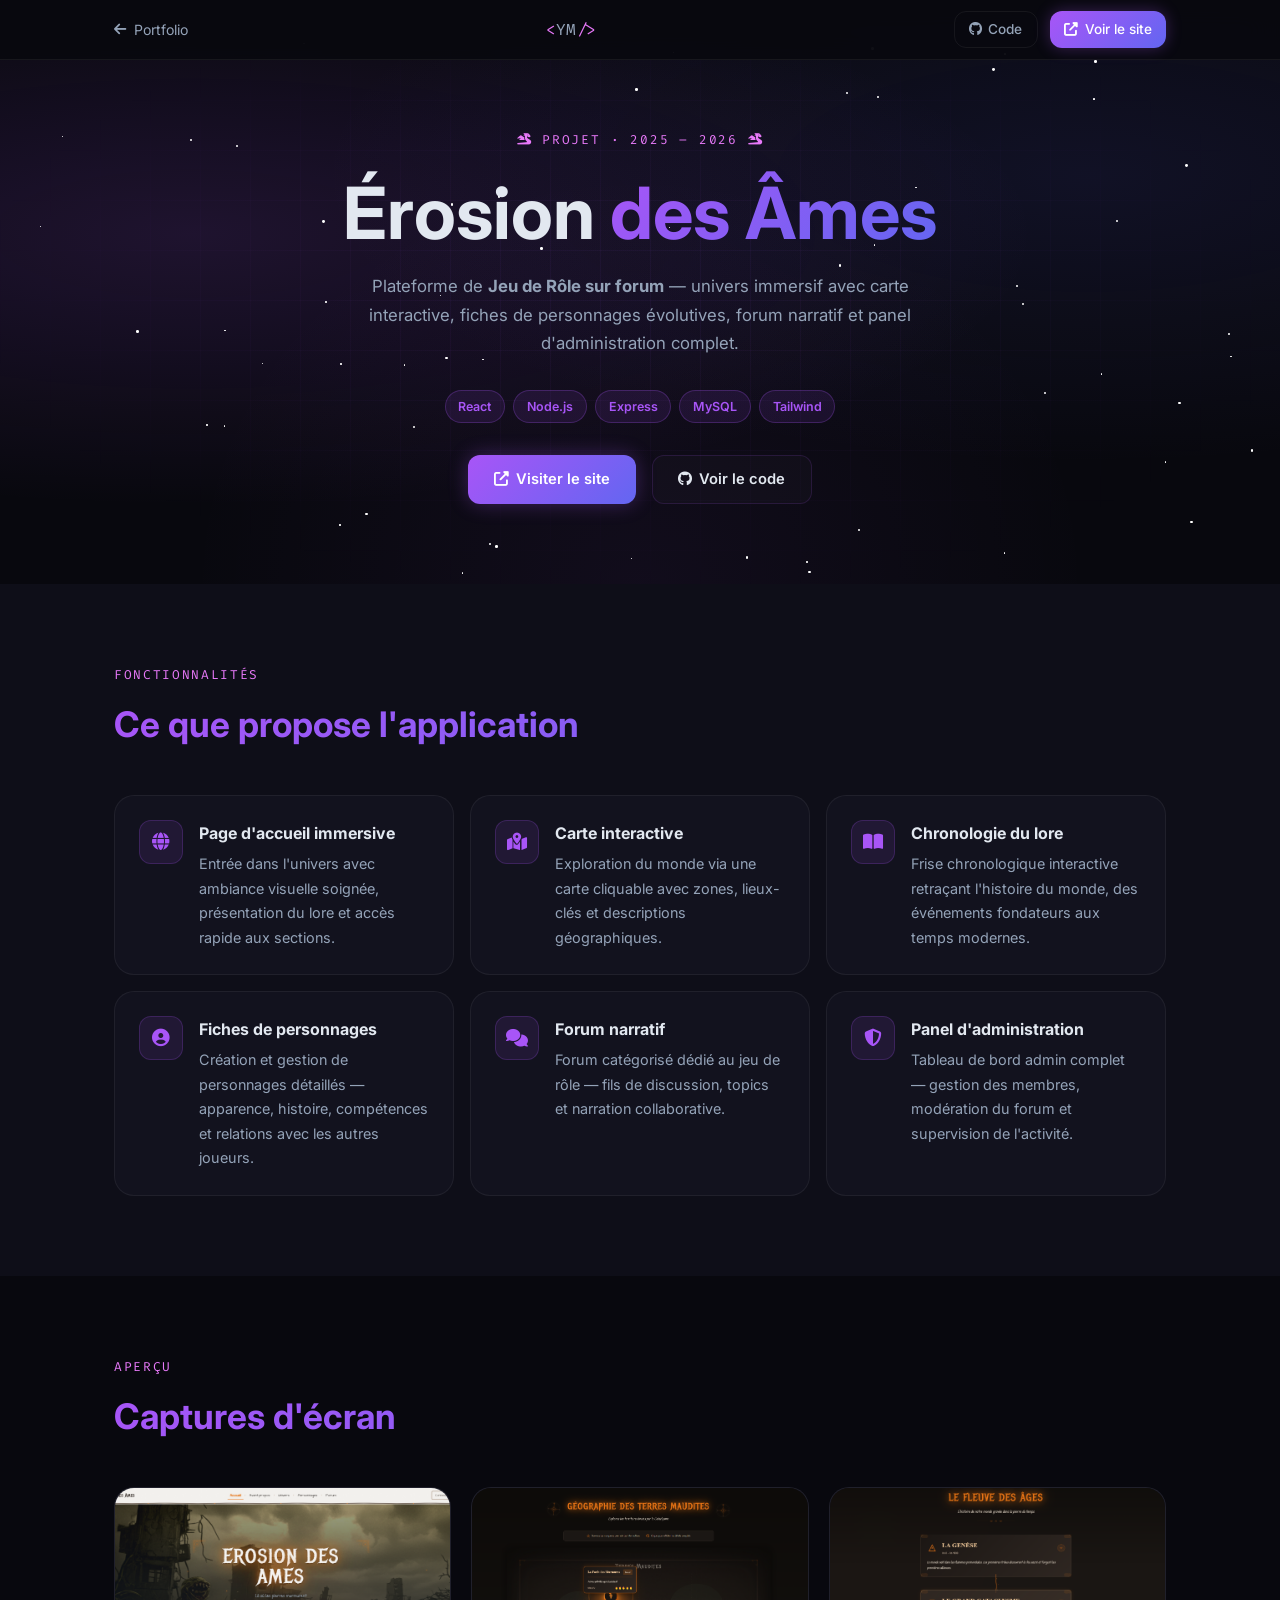
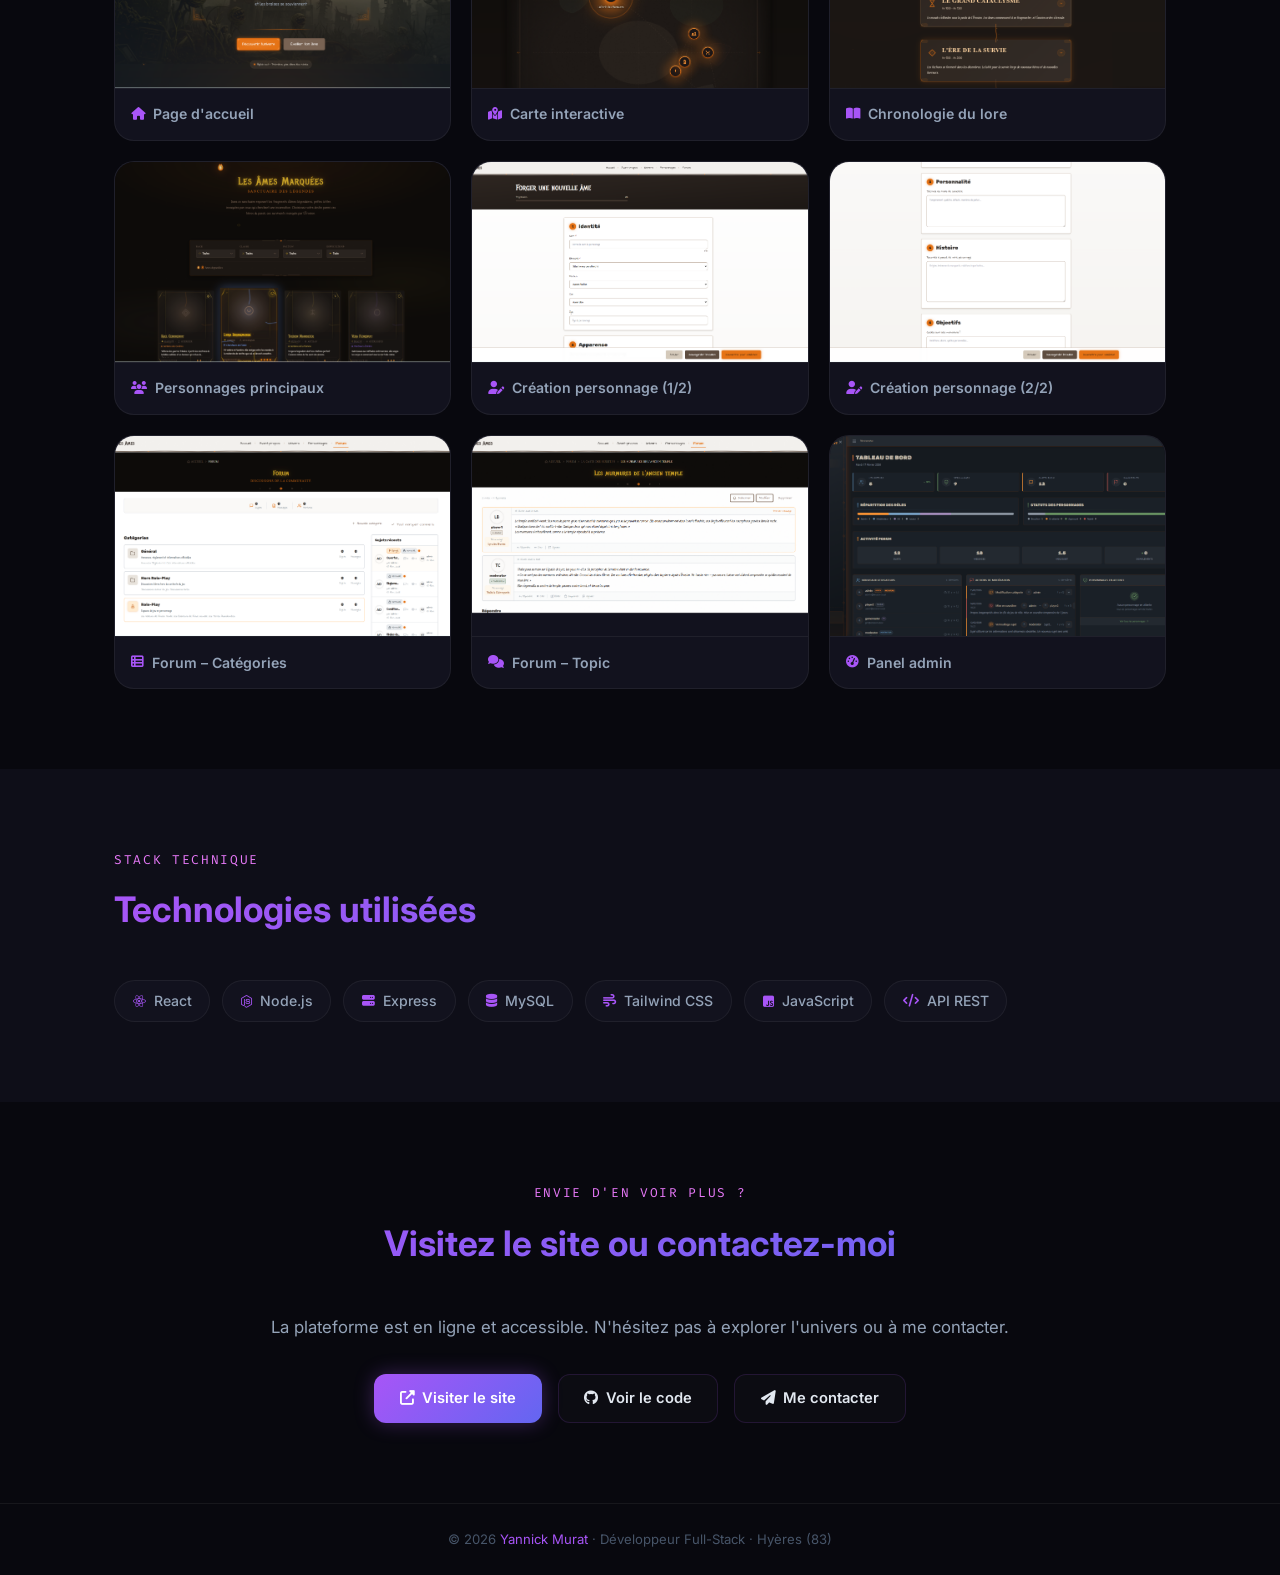
==== erosion-des-ames.html @ 2718cc66 "feat: page démo Érosion des Âmes + mise à jour cards portfolio - Nouvelle page erosion-des-ames.html" ====
<!DOCTYPE html>
<html lang="fr">
<head>
  <meta charset="UTF-8" />
  <meta name="viewport" content="width=device-width, initial-scale=1.0" />
  <meta name="description" content="Érosion des Âmes – Plateforme de Jeu de Rôle sur forum. Fiches de personnages, carte interactive, forum narratif et panel d'administration. Développé par Yannick Murat." />
  <title>Érosion des Âmes – Démo | Yannick Murat</title>

  <link rel="preconnect" href="https://fonts.googleapis.com" />
  <link rel="preconnect" href="https://fonts.gstatic.com" crossorigin />
  <link href="https://fonts.googleapis.com/css2?family=Inter:wght@300;400;500;600;700&family=Fira+Code:wght@400;500&display=swap" rel="stylesheet" />
  <link rel="stylesheet" href="https://cdnjs.cloudflare.com/ajax/libs/font-awesome/6.5.0/css/all.min.css" />

  <style>
    :root {
      --clr-bg:           #08080e;
      --clr-surface:      #0e0e18;
      --clr-card:         #12121e;
      --clr-border:       rgba(168,85,247,.15);
      --clr-border-light: rgba(255,255,255,.06);
      --clr-primary:      #a855f7;
      --clr-primary-dark: #9333ea;
      --clr-primary-glow: rgba(168,85,247,.3);
      --clr-accent:       #e879f9;
      --clr-accent-glow:  rgba(232,121,249,.2);
      --clr-secondary:    #6366f1;
      --clr-text:         #e2e8f0;
      --clr-text-muted:   #94a3b8;
      --clr-text-dim:     #475569;
      --gradient-primary: linear-gradient(135deg,#a855f7 0%,#6366f1 100%);
      --gradient-dark:    linear-gradient(135deg,#1a0a2e 0%,#0e0e18 100%);
      --font-main:  'Inter', sans-serif;
      --font-code:  'Fira Code', monospace;
      --radius-sm:  6px;
      --radius-md:  12px;
      --radius-lg:  20px;
      --transition: .3s cubic-bezier(.4,0,.2,1);
      --container:  1100px;
    }

    *, *::before, *::after { box-sizing: border-box; margin: 0; padding: 0; }
    html { scroll-behavior: smooth; font-size: 16px; }
    body { font-family: var(--font-main); background: var(--clr-bg); color: var(--clr-text); line-height: 1.7; overflow-x: hidden; }
    a { color: inherit; text-decoration: none; }
    img { display: block; max-width: 100%; }
    :focus-visible { outline: 2px solid var(--clr-primary); outline-offset: 3px; border-radius: var(--radius-sm); }

    /* ── TOPBAR ── */
    .topbar {
      position: fixed; top: 0; left: 0; right: 0; z-index: 100;
      height: 60px;
      background: rgba(8,8,14,.88);
      backdrop-filter: blur(16px);
      -webkit-backdrop-filter: blur(16px);
      border-bottom: 1px solid var(--clr-border-light);
      display: flex; align-items: center;
    }
    .topbar-inner {
      max-width: var(--container); margin: 0 auto; padding: 0 1.5rem;
      width: 100%; display: flex; align-items: center; justify-content: space-between;
    }
    .topbar-back {
      display: flex; align-items: center; gap: .5rem;
      font-size: .88rem; color: var(--clr-text-muted);
      transition: color var(--transition);
    }
    .topbar-back:hover { color: var(--clr-primary); }
    .topbar-logo { font-family: var(--font-code); font-size: 1rem; color: var(--clr-text-muted); }
    .topbar-logo span { color: var(--clr-accent); }
    .topbar-links { display: flex; gap: .75rem; }
    .topbar-links a {
      display: flex; align-items: center; gap: .4rem;
      font-size: .85rem; font-weight: 500;
      padding: .4rem .9rem; border-radius: var(--radius-md);
      transition: all var(--transition);
    }
    .btn-gh { border: 1px solid var(--clr-border-light); color: var(--clr-text-muted); }
    .btn-gh:hover { border-color: var(--clr-primary); color: var(--clr-primary); }
    .btn-site {
      background: var(--gradient-primary); color: #fff;
      box-shadow: 0 0 16px var(--clr-primary-glow);
    }
    .btn-site:hover { box-shadow: 0 0 28px var(--clr-primary-glow); transform: translateY(-1px); }

    /* ── HERO ── */
    .hero {
      min-height: 58vh;
      padding: calc(60px + 4rem) 1.5rem 5rem;
      display: flex; align-items: center; justify-content: center;
      position: relative; overflow: hidden;
    }
    .hero-bg {
      position: absolute; inset: 0;
      background:
        radial-gradient(ellipse at 15% 40%, rgba(168,85,247,.14) 0%, transparent 55%),
        radial-gradient(ellipse at 85% 30%, rgba(99,102,241,.1) 0%, transparent 50%),
        radial-gradient(ellipse at 50% 100%, rgba(168,85,247,.06) 0%, transparent 50%);
    }
    .hero-grid {
      position: absolute; inset: 0;
      background-image:
        linear-gradient(rgba(168,85,247,.05) 1px, transparent 1px),
        linear-gradient(90deg, rgba(168,85,247,.05) 1px, transparent 1px);
      background-size: 50px 50px;
      mask-image: radial-gradient(ellipse at center, black 15%, transparent 75%);
      -webkit-mask-image: radial-gradient(ellipse at center, black 15%, transparent 75%);
    }
    /* Étoiles décoratives */
    .hero-stars {
      position: absolute; inset: 0; overflow: hidden; pointer-events: none;
    }
    .star {
      position: absolute; border-radius: 50%;
      background: #fff; animation: twinkle var(--d,3s) ease-in-out var(--delay,0s) infinite;
    }
    @keyframes twinkle {
      0%,100% { opacity: var(--o,.4); transform: scale(1); }
      50%      { opacity: .05;        transform: scale(.6); }
    }

    .hero-content { position: relative; z-index: 1; text-align: center; max-width: 740px; }
    .hero-eyebrow {
      display: inline-flex; align-items: center; gap: .6rem;
      font-family: var(--font-code); font-size: .8rem;
      color: var(--clr-accent); letter-spacing: .14em; text-transform: uppercase;
      margin-bottom: 1.5rem;
    }
    .hero-eyebrow i { font-size: .7rem; }
    .hero h1 {
      font-size: clamp(2.4rem, 7vw, 4.5rem);
      font-weight: 700; line-height: 1.08; margin-bottom: 1.25rem;
    }
    .hero h1 em {
      font-style: normal;
      background: var(--gradient-primary);
      -webkit-background-clip: text; -webkit-text-fill-color: transparent;
      background-clip: text;
    }
    .hero-desc { font-size: 1.05rem; color: var(--clr-text-muted); max-width: 600px; margin: 0 auto 2rem; }
    .hero-badges { display: flex; flex-wrap: wrap; gap: .5rem; justify-content: center; margin-bottom: 2rem; }
    .badge {
      font-size: .78rem; font-weight: 600;
      background: rgba(168,85,247,.1);
      border: 1px solid rgba(168,85,247,.25);
      color: var(--clr-primary);
      padding: .3rem .8rem; border-radius: 999px;
    }
    .hero-cta { display: flex; gap: 1rem; justify-content: center; flex-wrap: wrap; }
    .btn {
      display: inline-flex; align-items: center; gap: .5em;
      padding: .7rem 1.6rem;
      font-family: var(--font-main); font-size: .92rem; font-weight: 600;
      border-radius: var(--radius-md); transition: transform var(--transition), box-shadow var(--transition);
      border: none; cursor: pointer;
    }
    .btn-primary { background: var(--gradient-primary); color: #fff; box-shadow: 0 0 20px var(--clr-primary-glow); }
    .btn-primary:hover { transform: translateY(-2px); box-shadow: 0 0 35px var(--clr-primary-glow); }
    .btn-outline { border: 1.5px solid var(--clr-border); color: var(--clr-text); background: rgba(255,255,255,.02); }
    .btn-outline:hover { border-color: var(--clr-primary); color: var(--clr-primary); transform: translateY(-2px); }

    /* ── LAYOUT ── */
    .container { max-width: var(--container); margin: 0 auto; padding: 0 1.5rem; }
    .section { padding: 5rem 0; }
    .section-alt { background: var(--clr-surface); }
    .section-label {
      font-family: var(--font-code); font-size: .8rem;
      color: var(--clr-accent); letter-spacing: .13em; text-transform: uppercase;
      display: block; margin-bottom: .6rem;
    }
    .section-title {
      font-size: clamp(1.6rem, 4vw, 2.2rem); font-weight: 700;
      background: var(--gradient-primary);
      -webkit-background-clip: text; -webkit-text-fill-color: transparent;
      background-clip: text; margin-bottom: 2.5rem;
    }

    /* ── FEATURES ── */
    .features-grid {
      display: grid; grid-template-columns: 1fr; gap: 1rem;
    }
    .feature-card {
      background: var(--clr-card);
      border: 1px solid var(--clr-border-light);
      border-radius: var(--radius-lg);
      padding: 1.5rem;
      display: flex; gap: 1rem; align-items: flex-start;
      transition: border-color var(--transition), transform var(--transition);
    }
    .feature-card:hover { border-color: var(--clr-primary); transform: translateY(-3px); }
    .feature-icon {
      width: 44px; height: 44px; flex-shrink: 0;
      background: rgba(168,85,247,.1);
      border: 1px solid rgba(168,85,247,.2);
      border-radius: var(--radius-md);
      display: flex; align-items: center; justify-content: center;
      font-size: 1.1rem; color: var(--clr-primary);
      transition: background var(--transition);
    }
    .feature-card:hover .feature-icon { background: var(--clr-primary); color: #fff; }
    .feature-body h3 { font-size: 1rem; font-weight: 700; margin-bottom: .3rem; }
    .feature-body p { font-size: .9rem; color: var(--clr-text-muted); }

    /* ── GALLERY ── */
    .gallery-grid {
      display: grid; grid-template-columns: 1fr; gap: 1.25rem;
    }
    .gallery-item {
      position: relative; overflow: hidden;
      border-radius: var(--radius-lg);
      border: 1px solid var(--clr-border-light);
      background: var(--clr-card);
      cursor: zoom-in;
      transition: border-color var(--transition), transform var(--transition), box-shadow var(--transition);
    }
    .gallery-item:hover {
      border-color: var(--clr-primary);
      transform: translateY(-4px);
      box-shadow: 0 12px 40px rgba(168,85,247,.15);
    }
    .gallery-item img {
      width: 100%; height: 220px;
      object-fit: cover; object-position: top;
      display: block; transition: transform .5s ease;
    }
    .gallery-item:hover img { transform: scale(1.03); }
    .gallery-caption {
      padding: .85rem 1rem;
      display: flex; align-items: center; gap: .5rem;
      font-size: .88rem; font-weight: 600; color: var(--clr-text-muted);
      border-top: 1px solid var(--clr-border-light);
    }
    .gallery-caption i { color: var(--clr-primary); font-size: .8rem; }
    .gallery-zoom {
      position: absolute; top: .75rem; right: .75rem;
      width: 32px; height: 32px;
      background: rgba(8,8,14,.7);
      border: 1px solid var(--clr-border-light);
      border-radius: var(--radius-sm);
      display: flex; align-items: center; justify-content: center;
      color: var(--clr-text-muted); font-size: .75rem;
      opacity: 0; transition: opacity var(--transition); pointer-events: none;
    }
    .gallery-item:hover .gallery-zoom { opacity: 1; }

    /* ── LIGHTBOX ── */
    #lightbox {
      display: none; position: fixed; inset: 0; z-index: 9000;
      background: rgba(0,0,0,.94);
      align-items: center; justify-content: center;
      padding: 1rem;
      backdrop-filter: blur(10px);
      -webkit-backdrop-filter: blur(10px);
    }
    #lightbox.open { display: flex; }
    #lightbox img { max-width: 100%; max-height: 90vh; border-radius: var(--radius-md); object-fit: contain; box-shadow: 0 0 80px rgba(168,85,247,.2); }
    .lightbox-close {
      position: fixed; top: 1.25rem; right: 1.25rem;
      width: 42px; height: 42px;
      background: rgba(255,255,255,.08);
      border: 1px solid var(--clr-border-light);
      border-radius: 50%;
      display: flex; align-items: center; justify-content: center;
      color: var(--clr-text); font-size: 1rem; cursor: pointer;
      transition: background var(--transition), border-color var(--transition);
    }
    .lightbox-close:hover { background: rgba(239,68,68,.2); border-color: #ef4444; color: #ef4444; }
    .lightbox-nav {
      position: fixed; top: 50%; transform: translateY(-50%);
      width: 44px; height: 44px;
      background: rgba(255,255,255,.06);
      border: 1px solid var(--clr-border-light);
      border-radius: 50%;
      display: flex; align-items: center; justify-content: center;
      color: var(--clr-text); font-size: 1rem; cursor: pointer;
      transition: background var(--transition), border-color var(--transition);
    }
    .lightbox-nav:hover { background: var(--clr-primary-glow); border-color: var(--clr-primary); }
    .lightbox-prev { left: 1rem; }
    .lightbox-next { right: 1rem; }
    .lightbox-counter {
      position: fixed; bottom: 1.5rem; left: 50%; transform: translateX(-50%);
      font-family: var(--font-code); font-size: .82rem; color: var(--clr-text-muted);
      background: rgba(8,8,14,.8); padding: .3rem .9rem;
      border-radius: 999px; border: 1px solid var(--clr-border-light);
    }
    .lightbox-caption {
      position: fixed; bottom: 4rem; left: 50%; transform: translateX(-50%);
      font-size: .88rem; color: var(--clr-text-muted);
      background: rgba(8,8,14,.85); padding: .4rem 1rem;
      border-radius: 999px; white-space: nowrap;
    }

    /* ── STACK ── */
    .stack-pills { display: flex; flex-wrap: wrap; gap: .75rem; }
    .stack-pill {
      display: flex; align-items: center; gap: .5rem;
      background: var(--clr-card);
      border: 1px solid var(--clr-border-light);
      border-radius: 999px;
      padding: .5rem 1.1rem;
      font-size: .88rem; font-weight: 500; color: var(--clr-text-muted);
      transition: border-color var(--transition), color var(--transition);
    }
    .stack-pill:hover { border-color: var(--clr-primary); color: var(--clr-primary); }
    .stack-pill i { color: var(--clr-primary); font-size: .8rem; }

    /* ── CTA ── */
    .cta-section { text-align: center; padding: 5rem 1.5rem; }
    .cta-section p { color: var(--clr-text-muted); margin-bottom: 2rem; font-size: 1.05rem; }
    .cta-buttons { display: flex; gap: 1rem; justify-content: center; flex-wrap: wrap; }

    /* ── FOOTER ── */
    .footer { border-top: 1px solid var(--clr-border-light); padding: 1.5rem; text-align: center; font-size: .82rem; color: var(--clr-text-dim); }
    .footer a { color: var(--clr-primary); }

    /* ── RESPONSIVE ── */
    @media (min-width: 640px) {
      .features-grid { grid-template-columns: repeat(2, 1fr); }
      .gallery-grid  { grid-template-columns: repeat(2, 1fr); }
    }
    @media (min-width: 1024px) {
      .features-grid { grid-template-columns: repeat(3, 1fr); }
      .gallery-grid  { grid-template-columns: repeat(3, 1fr); }
      .gallery-item img { height: 200px; }
    }

    /* ── REVEAL ── */
    .reveal { opacity: 0; transform: translateY(30px); transition: opacity .6s ease, transform .6s ease; transition-delay: var(--delay,0s); }
    .reveal.visible { opacity: 1; transform: none; }
  </style>
</head>
<body>

  <!-- TOPBAR -->
  <header class="topbar" role="banner">
    <div class="topbar-inner">
      <a href="index.html" class="topbar-back" aria-label="Retour au portfolio">
        <i class="fas fa-arrow-left" aria-hidden="true"></i>Portfolio
      </a>
      <span class="topbar-logo"><span>&lt;</span>YM<span>/&gt;</span></span>
      <nav class="topbar-links" aria-label="Liens du projet">
        <a href="https://github.com/MuratYannick/erosion-des-ames" target="_blank" rel="noopener noreferrer" class="btn-gh" aria-label="Code source GitHub">
          <i class="fab fa-github" aria-hidden="true"></i>Code
        </a>
        <a href="https://erosion-des-ames.com/" target="_blank" rel="noopener noreferrer" class="btn-site" aria-label="Visiter le site">
          <i class="fas fa-external-link-alt" aria-hidden="true"></i>Voir le site
        </a>
      </nav>
    </div>
  </header>

  <!-- HERO -->
  <section class="hero" aria-label="Présentation du projet">
    <div class="hero-bg" aria-hidden="true"></div>
    <div class="hero-grid" aria-hidden="true"></div>
    <div class="hero-stars" id="heroStars" aria-hidden="true"></div>
    <div class="hero-content">
      <div class="hero-eyebrow">
        <i class="fas fa-dragon"></i>
        Projet · 2025 – 2026
        <i class="fas fa-dragon"></i>
      </div>
      <h1>Érosion <em>des Âmes</em></h1>
      <p class="hero-desc">
        Plateforme de <strong>Jeu de Rôle sur forum</strong> — univers immersif avec carte interactive,
        fiches de personnages évolutives, forum narratif et panel d'administration complet.
      </p>
      <div class="hero-badges" role="list">
        <span class="badge" role="listitem">React</span>
        <span class="badge" role="listitem">Node.js</span>
        <span class="badge" role="listitem">Express</span>
        <span class="badge" role="listitem">MySQL</span>
        <span class="badge" role="listitem">Tailwind</span>
      </div>
      <div class="hero-cta">
        <a href="https://erosion-des-ames.com/" target="_blank" rel="noopener noreferrer" class="btn btn-primary">
          <i class="fas fa-external-link-alt" aria-hidden="true"></i>Visiter le site
        </a>
        <a href="https://github.com/MuratYannick/erosion-des-ames" target="_blank" rel="noopener noreferrer" class="btn btn-outline">
          <i class="fab fa-github" aria-hidden="true"></i>Voir le code
        </a>
      </div>
    </div>
  </section>

  <!-- FEATURES -->
  <section class="section section-alt" aria-label="Fonctionnalités">
    <div class="container">
      <span class="section-label reveal">Fonctionnalités</span>
      <h2 class="section-title reveal">Ce que propose l'application</h2>
      <div class="features-grid">

        <div class="feature-card reveal" style="--delay:.05s">
          <div class="feature-icon" aria-hidden="true"><i class="fas fa-globe"></i></div>
          <div class="feature-body">
            <h3>Page d'accueil immersive</h3>
            <p>Entrée dans l'univers avec ambiance visuelle soignée, présentation du lore et accès rapide aux sections.</p>
          </div>
        </div>

        <div class="feature-card reveal" style="--delay:.1s">
          <div class="feature-icon" aria-hidden="true"><i class="fas fa-map-marked-alt"></i></div>
          <div class="feature-body">
            <h3>Carte interactive</h3>
            <p>Exploration du monde via une carte cliquable avec zones, lieux-clés et descriptions géographiques.</p>
          </div>
        </div>

        <div class="feature-card reveal" style="--delay:.15s">
          <div class="feature-icon" aria-hidden="true"><i class="fas fa-book-open"></i></div>
          <div class="feature-body">
            <h3>Chronologie du lore</h3>
            <p>Frise chronologique interactive retraçant l'histoire du monde, des événements fondateurs aux temps modernes.</p>
          </div>
        </div>

        <div class="feature-card reveal" style="--delay:.2s">
          <div class="feature-icon" aria-hidden="true"><i class="fas fa-user-circle"></i></div>
          <div class="feature-body">
            <h3>Fiches de personnages</h3>
            <p>Création et gestion de personnages détaillés — apparence, histoire, compétences et relations avec les autres joueurs.</p>
          </div>
        </div>

        <div class="feature-card reveal" style="--delay:.25s">
          <div class="feature-icon" aria-hidden="true"><i class="fas fa-comments"></i></div>
          <div class="feature-body">
            <h3>Forum narratif</h3>
            <p>Forum catégorisé dédié au jeu de rôle — fils de discussion, topics et narration collaborative.</p>
          </div>
        </div>

        <div class="feature-card reveal" style="--delay:.3s">
          <div class="feature-icon" aria-hidden="true"><i class="fas fa-shield-alt"></i></div>
          <div class="feature-body">
            <h3>Panel d'administration</h3>
            <p>Tableau de bord admin complet — gestion des membres, modération du forum et supervision de l'activité.</p>
          </div>
        </div>

      </div>
    </div>
  </section>

  <!-- GALLERY -->
  <section class="section" aria-label="Captures d'écran">
    <div class="container">
      <span class="section-label reveal">Aperçu</span>
      <h2 class="section-title reveal">Captures d'écran</h2>
      <div class="gallery-grid" id="gallery" role="list">

        <div class="gallery-item reveal" style="--delay:.05s" data-index="0" role="listitem" tabindex="0" aria-label="Page d'accueil">
          <img src="assets/img/Erosion des Ames/Page-Accueil-1.png" alt="Page d'accueil du site Érosion des Âmes" loading="lazy" />
          <div class="gallery-zoom" aria-hidden="true"><i class="fas fa-expand"></i></div>
          <div class="gallery-caption"><i class="fas fa-home" aria-hidden="true"></i>Page d'accueil</div>
        </div>

        <div class="gallery-item reveal" style="--delay:.1s" data-index="1" role="listitem" tabindex="0" aria-label="Carte interactive de l'univers">
          <img src="assets/img/Erosion des Ames/Univers-CarteInteractive.png" alt="Carte interactive de l'univers" loading="lazy" />
          <div class="gallery-zoom" aria-hidden="true"><i class="fas fa-expand"></i></div>
          <div class="gallery-caption"><i class="fas fa-map-marked-alt" aria-hidden="true"></i>Carte interactive</div>
        </div>

        <div class="gallery-item reveal" style="--delay:.15s" data-index="2" role="listitem" tabindex="0" aria-label="Chronologie du lore">
          <img src="assets/img/Erosion des Ames/Univers-Chronologie.png" alt="Chronologie de l'univers" loading="lazy" />
          <div class="gallery-zoom" aria-hidden="true"><i class="fas fa-expand"></i></div>
          <div class="gallery-caption"><i class="fas fa-book-open" aria-hidden="true"></i>Chronologie du lore</div>
        </div>

        <div class="gallery-item reveal" style="--delay:.2s" data-index="3" role="listitem" tabindex="0" aria-label="Personnages principaux">
          <img src="assets/img/Erosion des Ames/Personnages-Principaux.png" alt="Page des personnages principaux" loading="lazy" />
          <div class="gallery-zoom" aria-hidden="true"><i class="fas fa-expand"></i></div>
          <div class="gallery-caption"><i class="fas fa-users" aria-hidden="true"></i>Personnages principaux</div>
        </div>

        <div class="gallery-item reveal" style="--delay:.25s" data-index="4" role="listitem" tabindex="0" aria-label="Création de personnage – étape 1">
          <img src="assets/img/Erosion des Ames/Création-Personnage-1.png" alt="Création de personnage étape 1" loading="lazy" />
          <div class="gallery-zoom" aria-hidden="true"><i class="fas fa-expand"></i></div>
          <div class="gallery-caption"><i class="fas fa-user-edit" aria-hidden="true"></i>Création personnage (1/2)</div>
        </div>

        <div class="gallery-item reveal" style="--delay:.3s" data-index="5" role="listitem" tabindex="0" aria-label="Création de personnage – étape 2">
          <img src="assets/img/Erosion des Ames/Création-Personnage-2.png" alt="Création de personnage étape 2" loading="lazy" />
          <div class="gallery-zoom" aria-hidden="true"><i class="fas fa-expand"></i></div>
          <div class="gallery-caption"><i class="fas fa-user-edit" aria-hidden="true"></i>Création personnage (2/2)</div>
        </div>

        <div class="gallery-item reveal" style="--delay:.35s" data-index="6" role="listitem" tabindex="0" aria-label="Catégories du forum">
          <img src="assets/img/Erosion des Ames/PageForum-Categories.png" alt="Catégories du forum narratif" loading="lazy" />
          <div class="gallery-zoom" aria-hidden="true"><i class="fas fa-expand"></i></div>
          <div class="gallery-caption"><i class="fas fa-th-list" aria-hidden="true"></i>Forum – Catégories</div>
        </div>

        <div class="gallery-item reveal" style="--delay:.4s" data-index="7" role="listitem" tabindex="0" aria-label="Topic du forum">
          <img src="assets/img/Erosion des Ames/PageForum-Topic.png" alt="Vue d'un topic du forum" loading="lazy" />
          <div class="gallery-zoom" aria-hidden="true"><i class="fas fa-expand"></i></div>
          <div class="gallery-caption"><i class="fas fa-comments" aria-hidden="true"></i>Forum – Topic</div>
        </div>

        <div class="gallery-item reveal" style="--delay:.45s" data-index="8" role="listitem" tabindex="0" aria-label="Panel admin – tableau de bord">
          <img src="assets/img/Erosion des Ames/PanelAdmin-TableauDeBord.png" alt="Tableau de bord administrateur" loading="lazy" />
          <div class="gallery-zoom" aria-hidden="true"><i class="fas fa-expand"></i></div>
          <div class="gallery-caption"><i class="fas fa-tachometer-alt" aria-hidden="true"></i>Panel admin</div>
        </div>

      </div>
    </div>
  </section>

  <!-- STACK -->
  <section class="section section-alt" aria-label="Stack technique">
    <div class="container">
      <span class="section-label reveal">Stack technique</span>
      <h2 class="section-title reveal">Technologies utilisées</h2>
      <div class="stack-pills reveal">
        <span class="stack-pill"><i class="fab fa-react" aria-hidden="true"></i>React</span>
        <span class="stack-pill"><i class="fab fa-node-js" aria-hidden="true"></i>Node.js</span>
        <span class="stack-pill"><i class="fas fa-server" aria-hidden="true"></i>Express</span>
        <span class="stack-pill"><i class="fas fa-database" aria-hidden="true"></i>MySQL</span>
        <span class="stack-pill"><i class="fas fa-wind" aria-hidden="true"></i>Tailwind CSS</span>
        <span class="stack-pill"><i class="fab fa-js-square" aria-hidden="true"></i>JavaScript</span>
        <span class="stack-pill"><i class="fas fa-code" aria-hidden="true"></i>API REST</span>
      </div>
    </div>
  </section>

  <!-- CTA -->
  <section class="cta-section" aria-label="Call to action">
    <div class="container">
      <span class="section-label">Envie d'en voir plus ?</span>
      <h2 class="section-title">Visitez le site ou contactez-moi</h2>
      <p>La plateforme est en ligne et accessible. N'hésitez pas à explorer l'univers ou à me contacter.</p>
      <div class="cta-buttons">
        <a href="https://erosion-des-ames.com/" target="_blank" rel="noopener noreferrer" class="btn btn-primary">
          <i class="fas fa-external-link-alt" aria-hidden="true"></i>Visiter le site
        </a>
        <a href="https://github.com/MuratYannick/erosion-des-ames" target="_blank" rel="noopener noreferrer" class="btn btn-outline">
          <i class="fab fa-github" aria-hidden="true"></i>Voir le code
        </a>
        <a href="index.html#contact" class="btn btn-outline">
          <i class="fas fa-paper-plane" aria-hidden="true"></i>Me contacter
        </a>
      </div>
    </div>
  </section>

  <!-- FOOTER -->
  <footer class="footer" role="contentinfo">
    <p>&copy; <span id="year"></span> <a href="index.html">Yannick Murat</a> · Développeur Full-Stack · Hyères (83)</p>
  </footer>

  <!-- LIGHTBOX -->
  <div id="lightbox" role="dialog" aria-modal="true" aria-label="Visionneuse d'image">
    <button class="lightbox-close" id="lbClose" aria-label="Fermer"><i class="fas fa-times" aria-hidden="true"></i></button>
    <button class="lightbox-nav lightbox-prev" id="lbPrev" aria-label="Image précédente"><i class="fas fa-chevron-left" aria-hidden="true"></i></button>
    <img id="lbImg" src="" alt="" />
    <button class="lightbox-nav lightbox-next" id="lbNext" aria-label="Image suivante"><i class="fas fa-chevron-right" aria-hidden="true"></i></button>
    <div class="lightbox-caption" id="lbCaption" aria-live="polite"></div>
    <div class="lightbox-counter" id="lbCounter" aria-live="polite"></div>
  </div>

  <script>
    'use strict';

    // Année footer
    document.getElementById('year').textContent = new Date().getFullYear();

    // Étoiles hero
    const starsContainer = document.getElementById('heroStars');
    for (let i = 0; i < 60; i++) {
      const s = document.createElement('div');
      s.className = 'star';
      const size = Math.random() * 2 + 1;
      s.style.cssText = `
        width:${size}px; height:${size}px;
        top:${Math.random()*100}%; left:${Math.random()*100}%;
        --o:${Math.random()*.6+.1};
        --d:${Math.random()*4+2}s;
        --delay:${Math.random()*4}s;
      `;
      starsContainer.appendChild(s);
    }

    // Scroll reveal
    const revealEls = document.querySelectorAll('.reveal');
    new IntersectionObserver((entries) => {
      entries.forEach(e => { if (e.isIntersecting) { e.target.classList.add('visible'); } });
    }, { threshold: 0.12, rootMargin: '0px 0px -30px 0px' }).observe
      ? (() => {
          const obs = new IntersectionObserver((entries) => {
            entries.forEach(e => { if (e.isIntersecting) { e.target.classList.add('visible'); } });
          }, { threshold: 0.12, rootMargin: '0px 0px -30px 0px' });
          revealEls.forEach(el => obs.observe(el));
        })()
      : revealEls.forEach(el => el.classList.add('visible'));

    // Lightbox
    const items    = [...document.querySelectorAll('.gallery-item')];
    const lightbox = document.getElementById('lightbox');
    const lbImg    = document.getElementById('lbImg');
    const lbCaption= document.getElementById('lbCaption');
    const lbCounter= document.getElementById('lbCounter');
    let current    = 0;

    function openLightbox(index) {
      current = index;
      const item = items[index];
      lbImg.src = item.querySelector('img').src;
      lbImg.alt = item.querySelector('img').alt;
      lbCaption.textContent = item.querySelector('.gallery-caption').textContent.trim();
      lbCounter.textContent = `${index + 1} / ${items.length}`;
      lightbox.classList.add('open');
      document.body.style.overflow = 'hidden';
      document.getElementById('lbClose').focus();
    }
    function closeLightbox() {
      lightbox.classList.remove('open');
      document.body.style.overflow = '';
      items[current].focus();
    }
    function navigate(dir) { openLightbox((current + dir + items.length) % items.length); }

    items.forEach((item, i) => {
      item.addEventListener('click', () => openLightbox(i));
      item.addEventListener('keydown', e => { if (e.key === 'Enter' || e.key === ' ') { e.preventDefault(); openLightbox(i); } });
    });
    document.getElementById('lbClose').addEventListener('click', closeLightbox);
    document.getElementById('lbPrev').addEventListener('click', () => navigate(-1));
    document.getElementById('lbNext').addEventListener('click', () => navigate(1));
    lightbox.addEventListener('click', e => { if (e.target === lightbox) closeLightbox(); });
    document.addEventListener('keydown', e => {
      if (!lightbox.classList.contains('open')) return;
      if (e.key === 'Escape') closeLightbox();
      if (e.key === 'ArrowLeft') navigate(-1);
      if (e.key === 'ArrowRight') navigate(1);
    });
  </script>
</body>
</html>
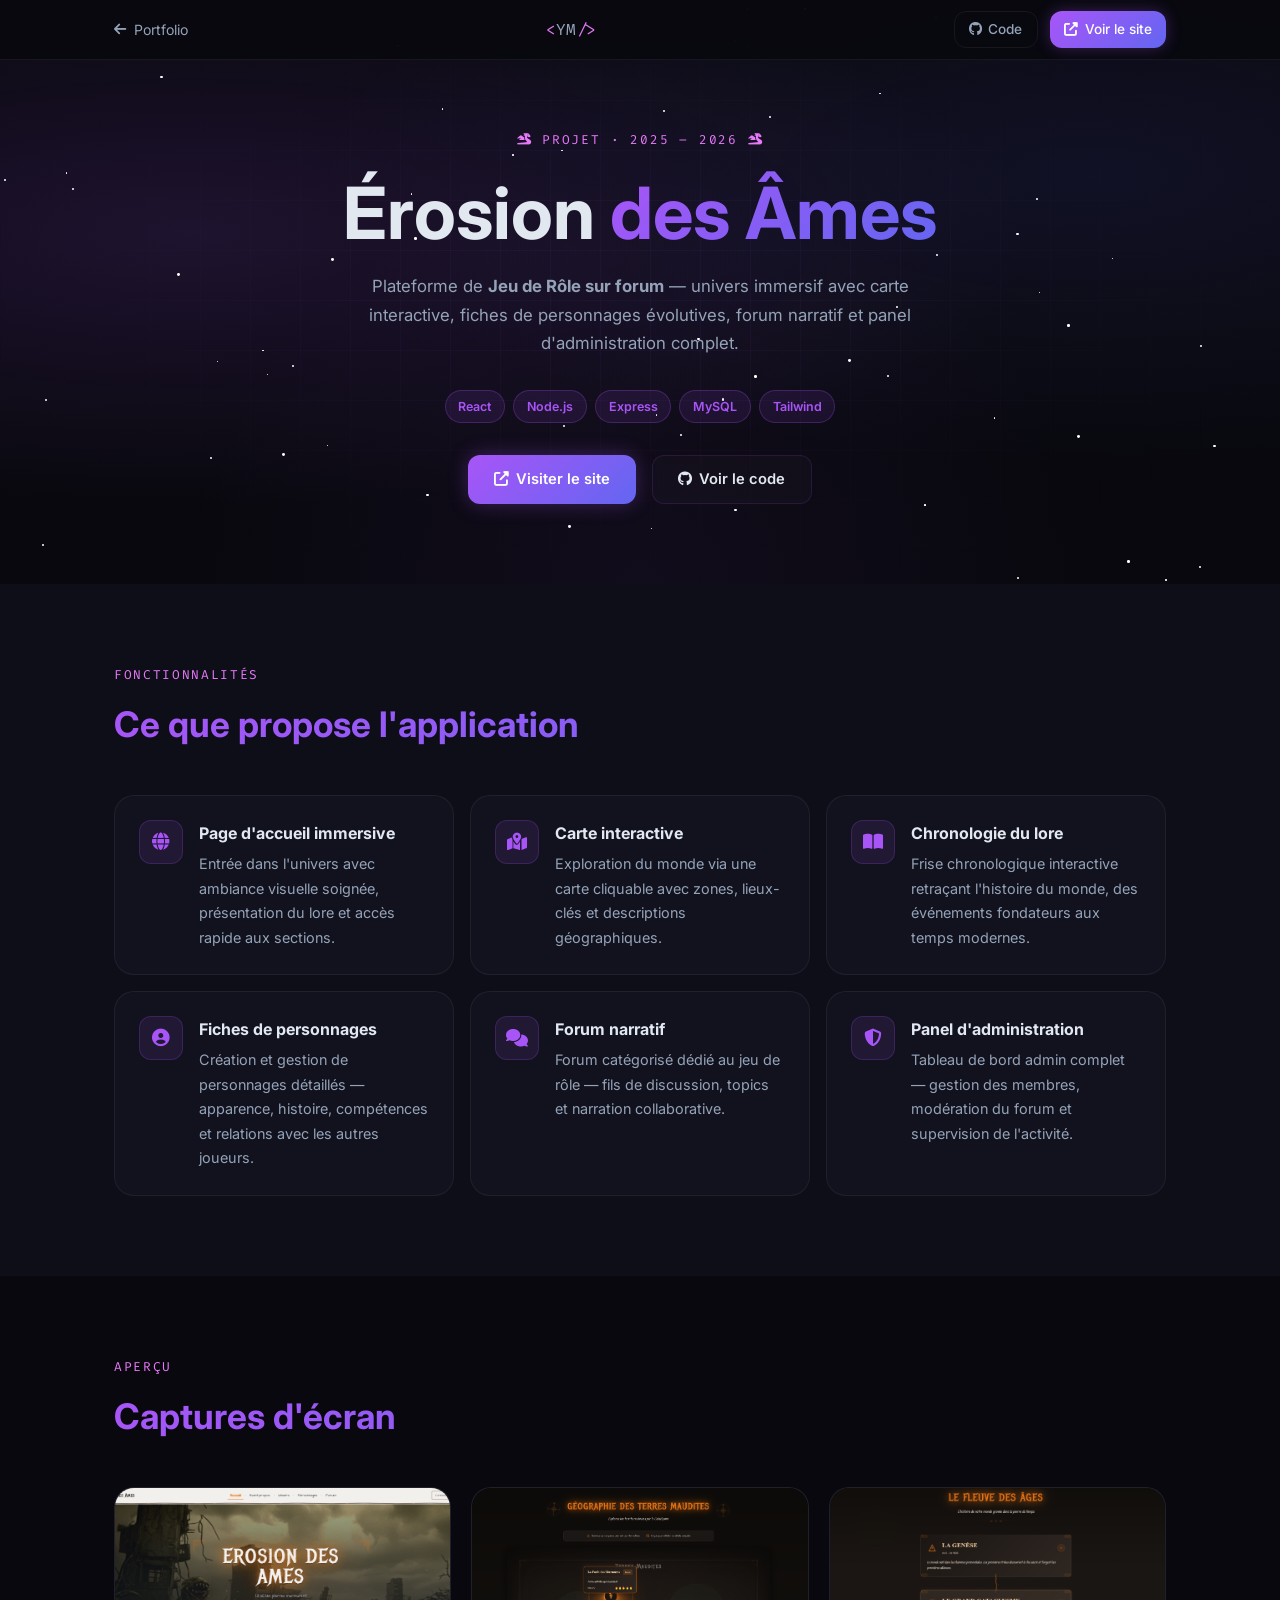
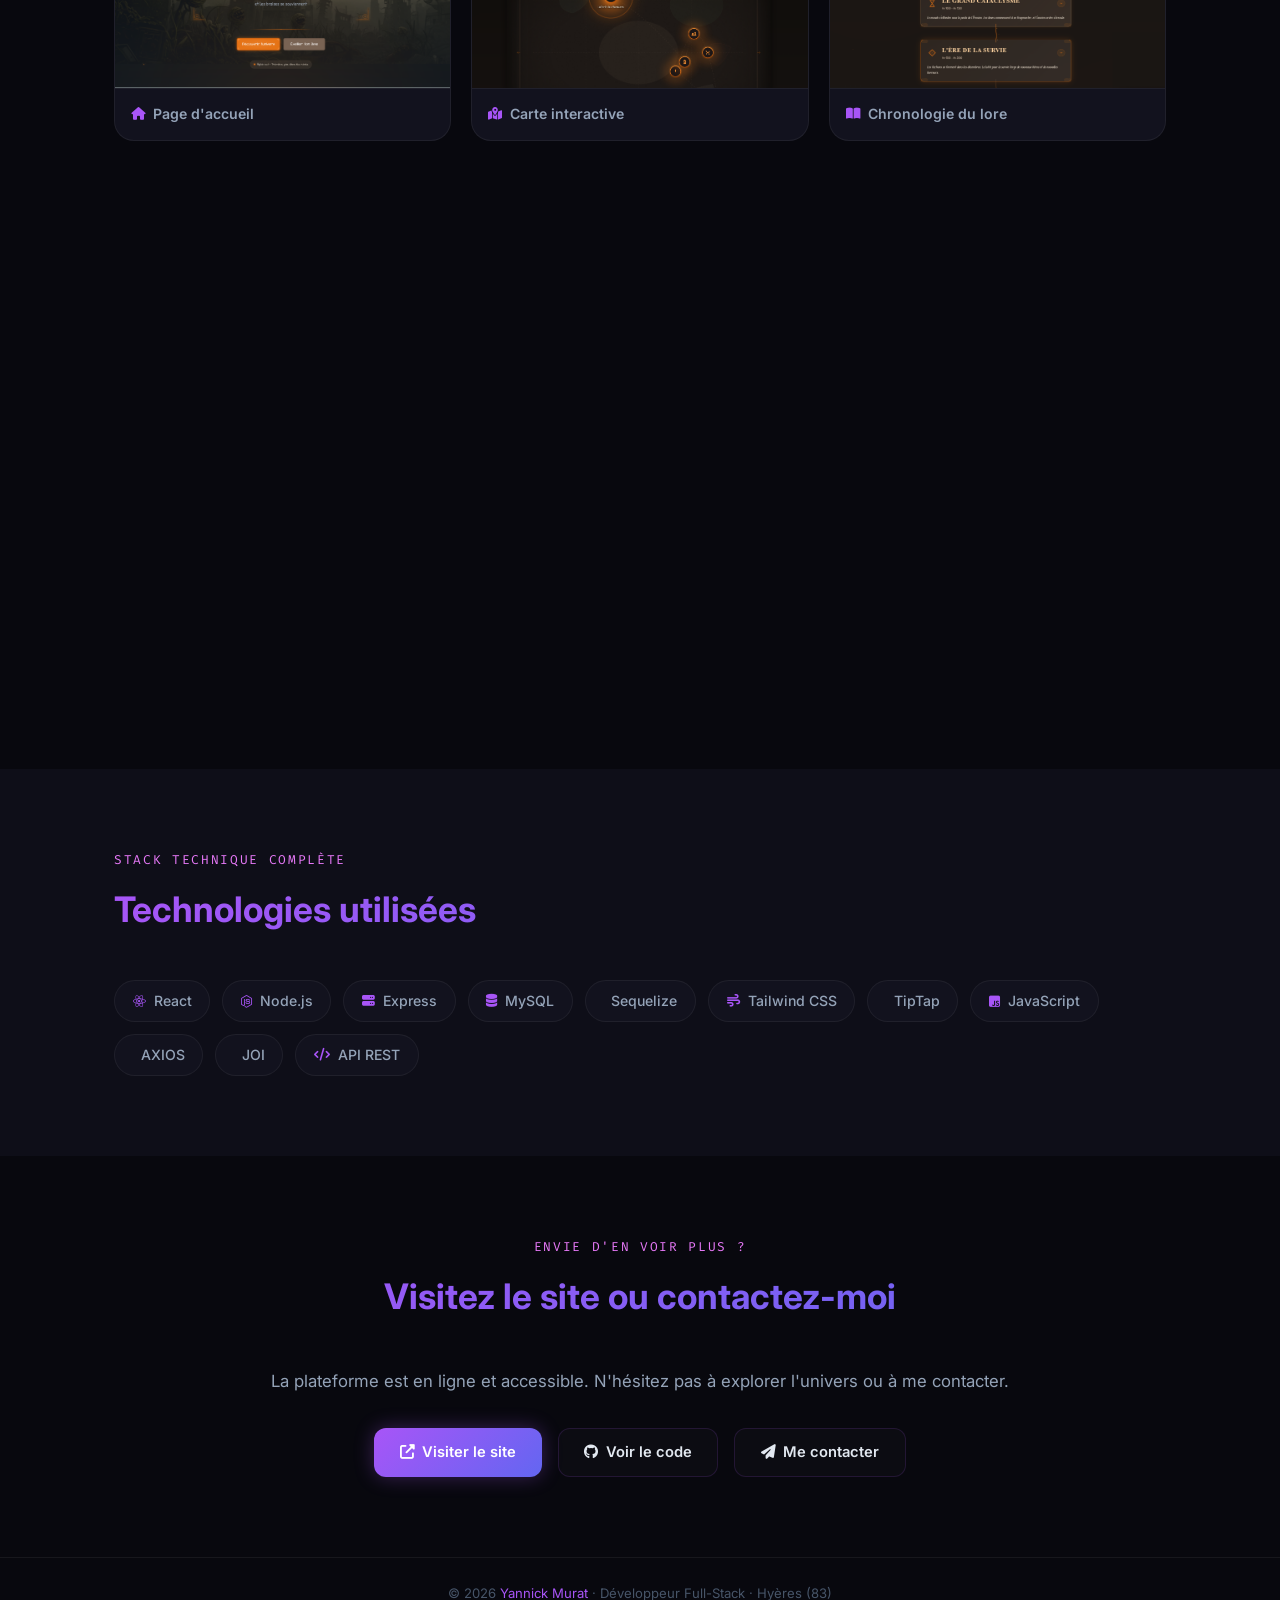
==== commit a640b41e: "chore: modifications manuelles erosion-des-ames.html + yellow-mapper.html" ====
--- a/erosion-des-ames.html
+++ b/erosion-des-ames.html
@@ -510,15 +510,19 @@
   <!-- STACK -->
   <section class="section section-alt" aria-label="Stack technique">
     <div class="container">
-      <span class="section-label reveal">Stack technique</span>
+      <span class="section-label reveal">Stack technique complète</span>
       <h2 class="section-title reveal">Technologies utilisées</h2>
       <div class="stack-pills reveal">
         <span class="stack-pill"><i class="fab fa-react" aria-hidden="true"></i>React</span>
         <span class="stack-pill"><i class="fab fa-node-js" aria-hidden="true"></i>Node.js</span>
         <span class="stack-pill"><i class="fas fa-server" aria-hidden="true"></i>Express</span>
         <span class="stack-pill"><i class="fas fa-database" aria-hidden="true"></i>MySQL</span>
+        <span class="stack-pill"><i class="fas fa-sequel" aria-hidden="true"></i>Sequelize</span>
         <span class="stack-pill"><i class="fas fa-wind" aria-hidden="true"></i>Tailwind CSS</span>
+        <span class="stack-pill"><i class="fab fa-tiptap-square" aria-hidden="true"></i>TipTap</span>
         <span class="stack-pill"><i class="fab fa-js-square" aria-hidden="true"></i>JavaScript</span>
+        <span class="stack-pill"><i class="fas fa-axios" aria-hidden="true"></i>AXIOS</span>
+        <span class="stack-pill"><i class="fas fa-joi" aria-hidden="true"></i>JOI</span>
         <span class="stack-pill"><i class="fas fa-code" aria-hidden="true"></i>API REST</span>
       </div>
     </div>
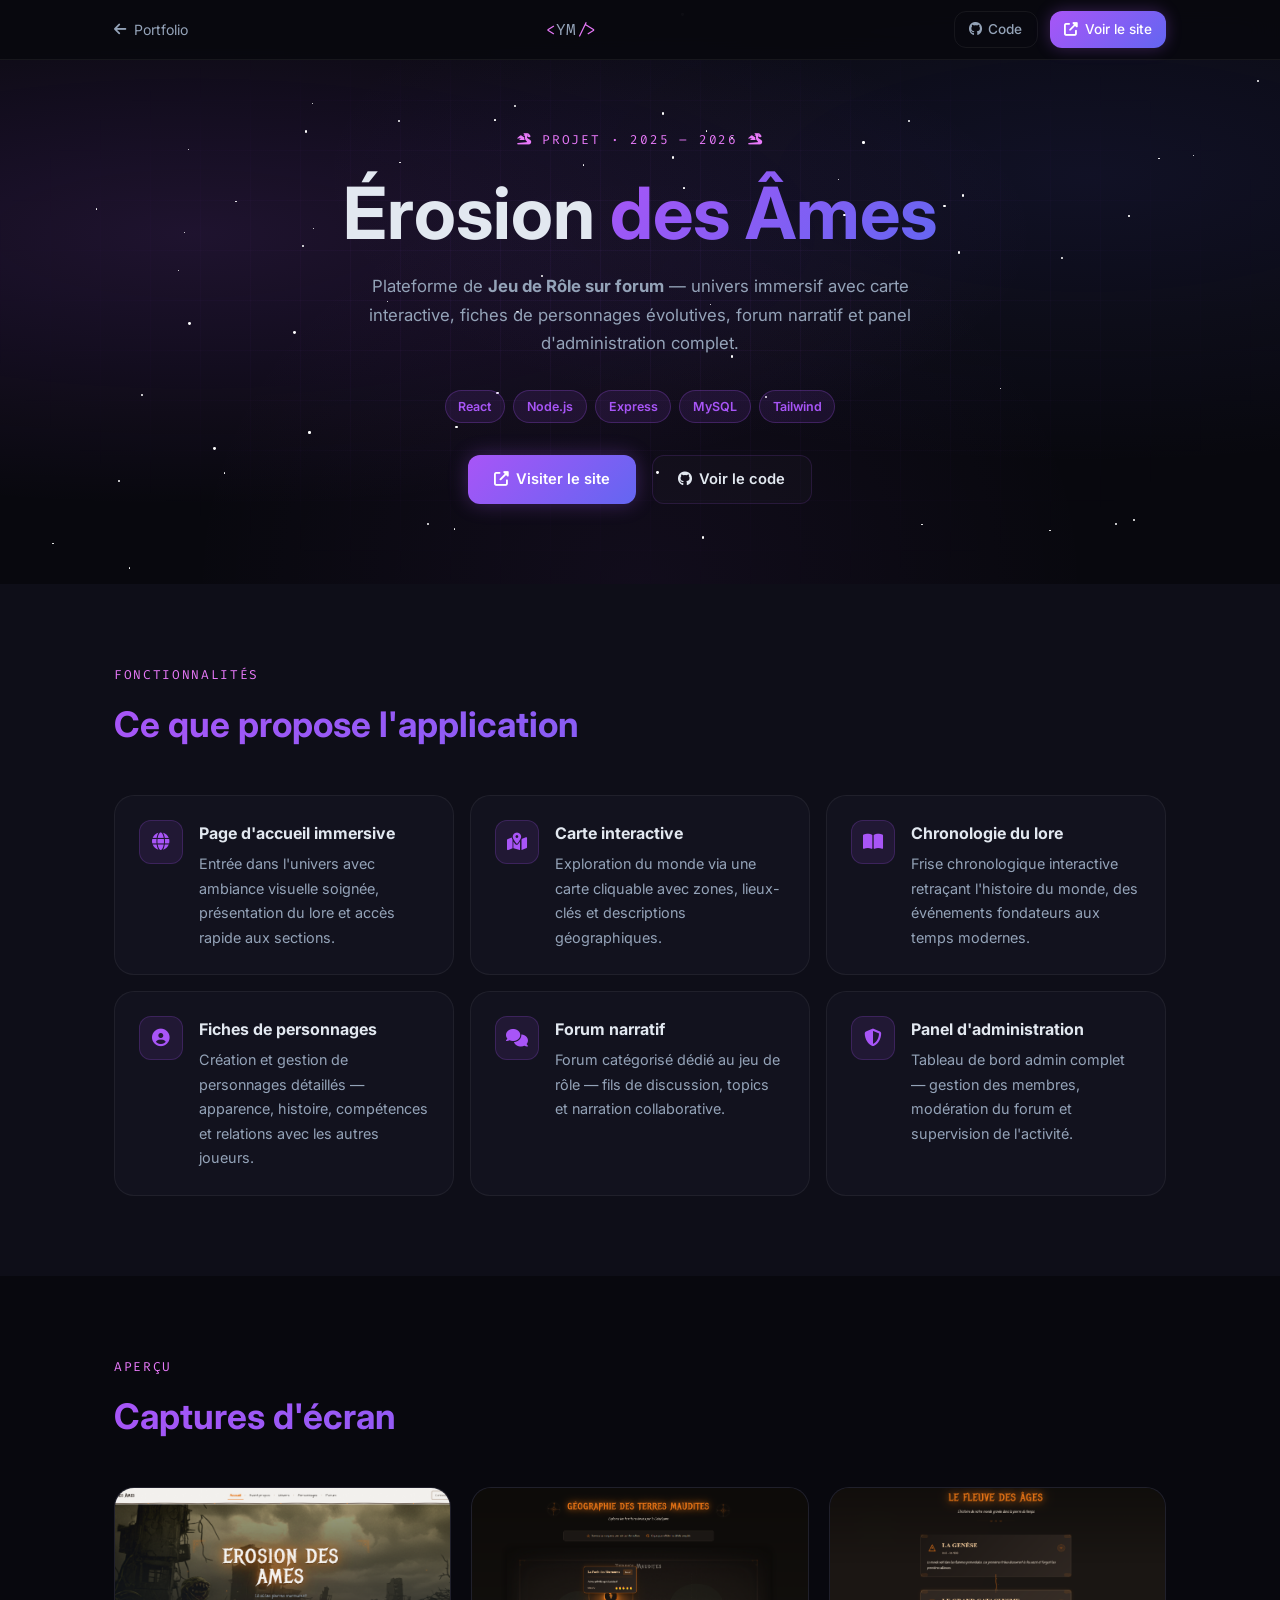
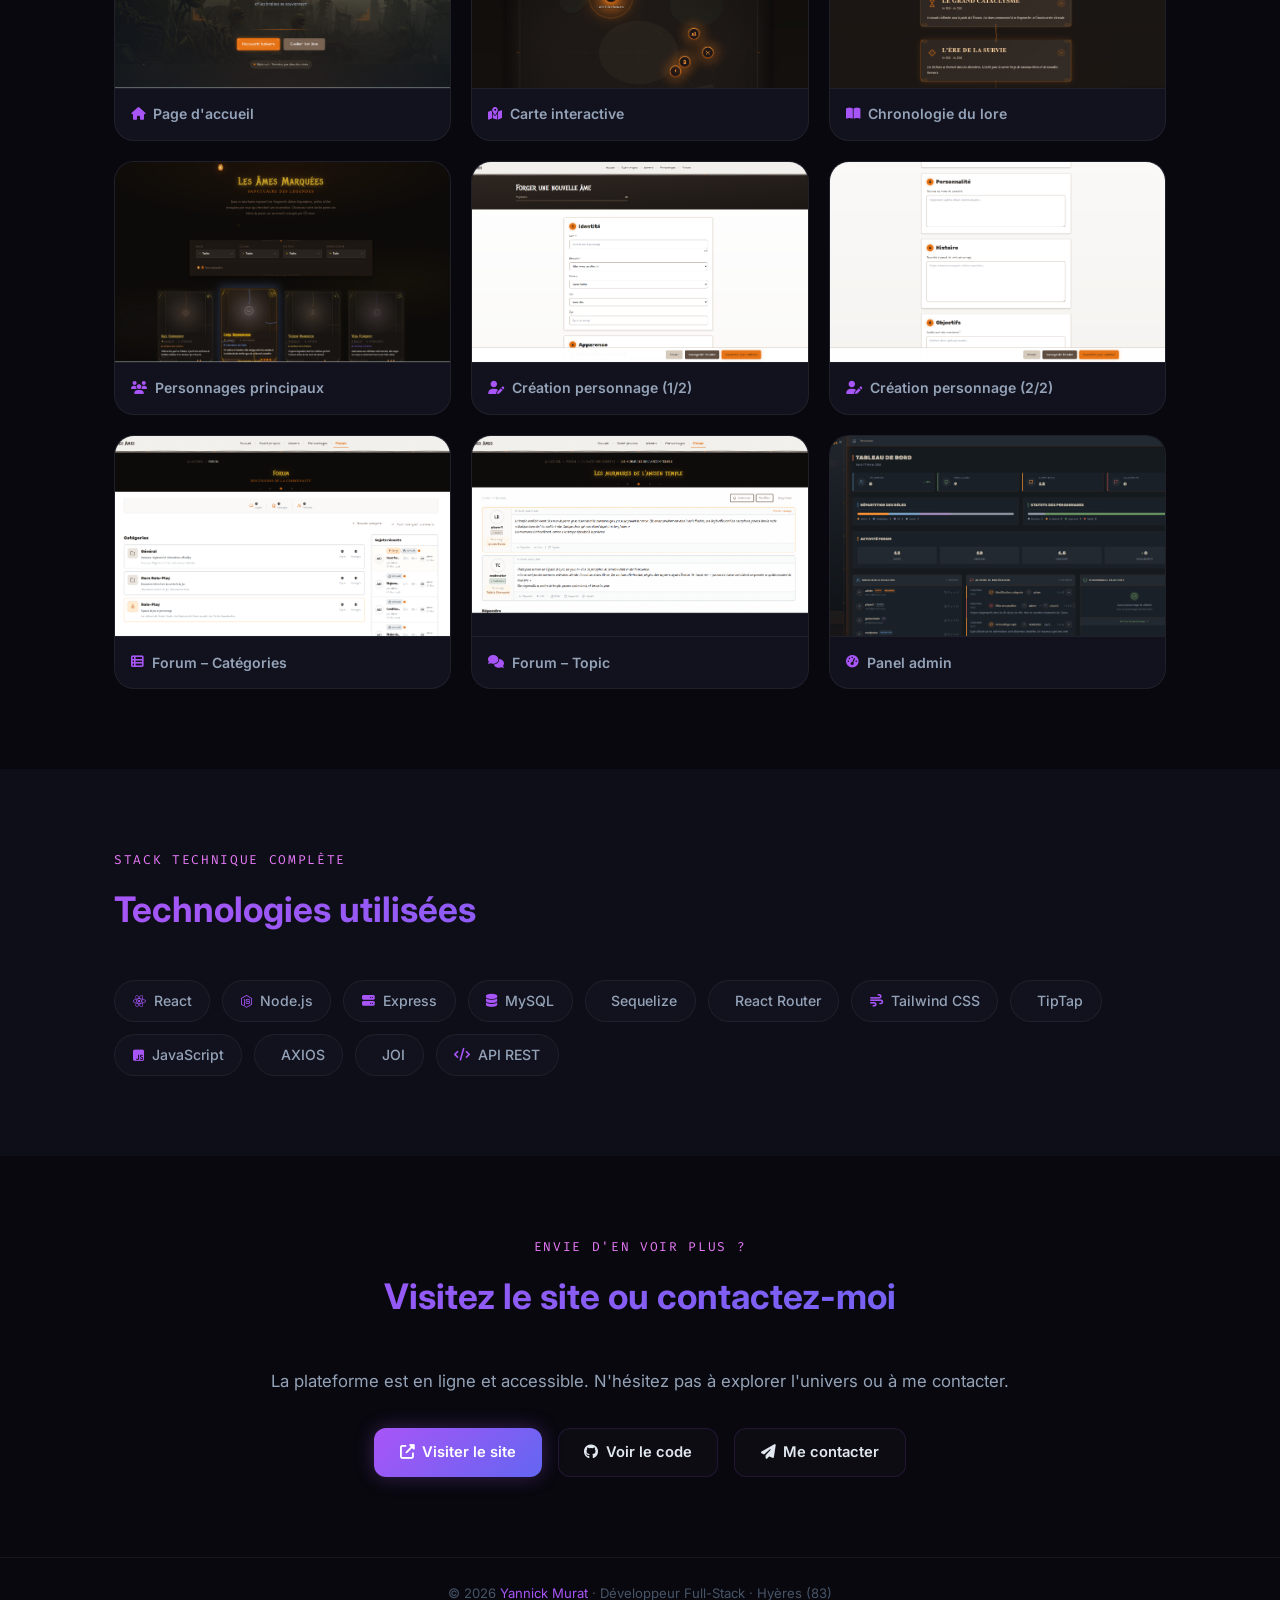
==== commit d2726706: "chore: modifications manuelles erosion-des-ames.html" ====
--- a/erosion-des-ames.html
+++ b/erosion-des-ames.html
@@ -518,6 +518,7 @@
         <span class="stack-pill"><i class="fas fa-server" aria-hidden="true"></i>Express</span>
         <span class="stack-pill"><i class="fas fa-database" aria-hidden="true"></i>MySQL</span>
         <span class="stack-pill"><i class="fas fa-sequel" aria-hidden="true"></i>Sequelize</span>
+        <span class="stack-pill"><i class="fas fa-reactRouter" aria-hidden="true"></i>React Router</span>
         <span class="stack-pill"><i class="fas fa-wind" aria-hidden="true"></i>Tailwind CSS</span>
         <span class="stack-pill"><i class="fab fa-tiptap-square" aria-hidden="true"></i>TipTap</span>
         <span class="stack-pill"><i class="fab fa-js-square" aria-hidden="true"></i>JavaScript</span>
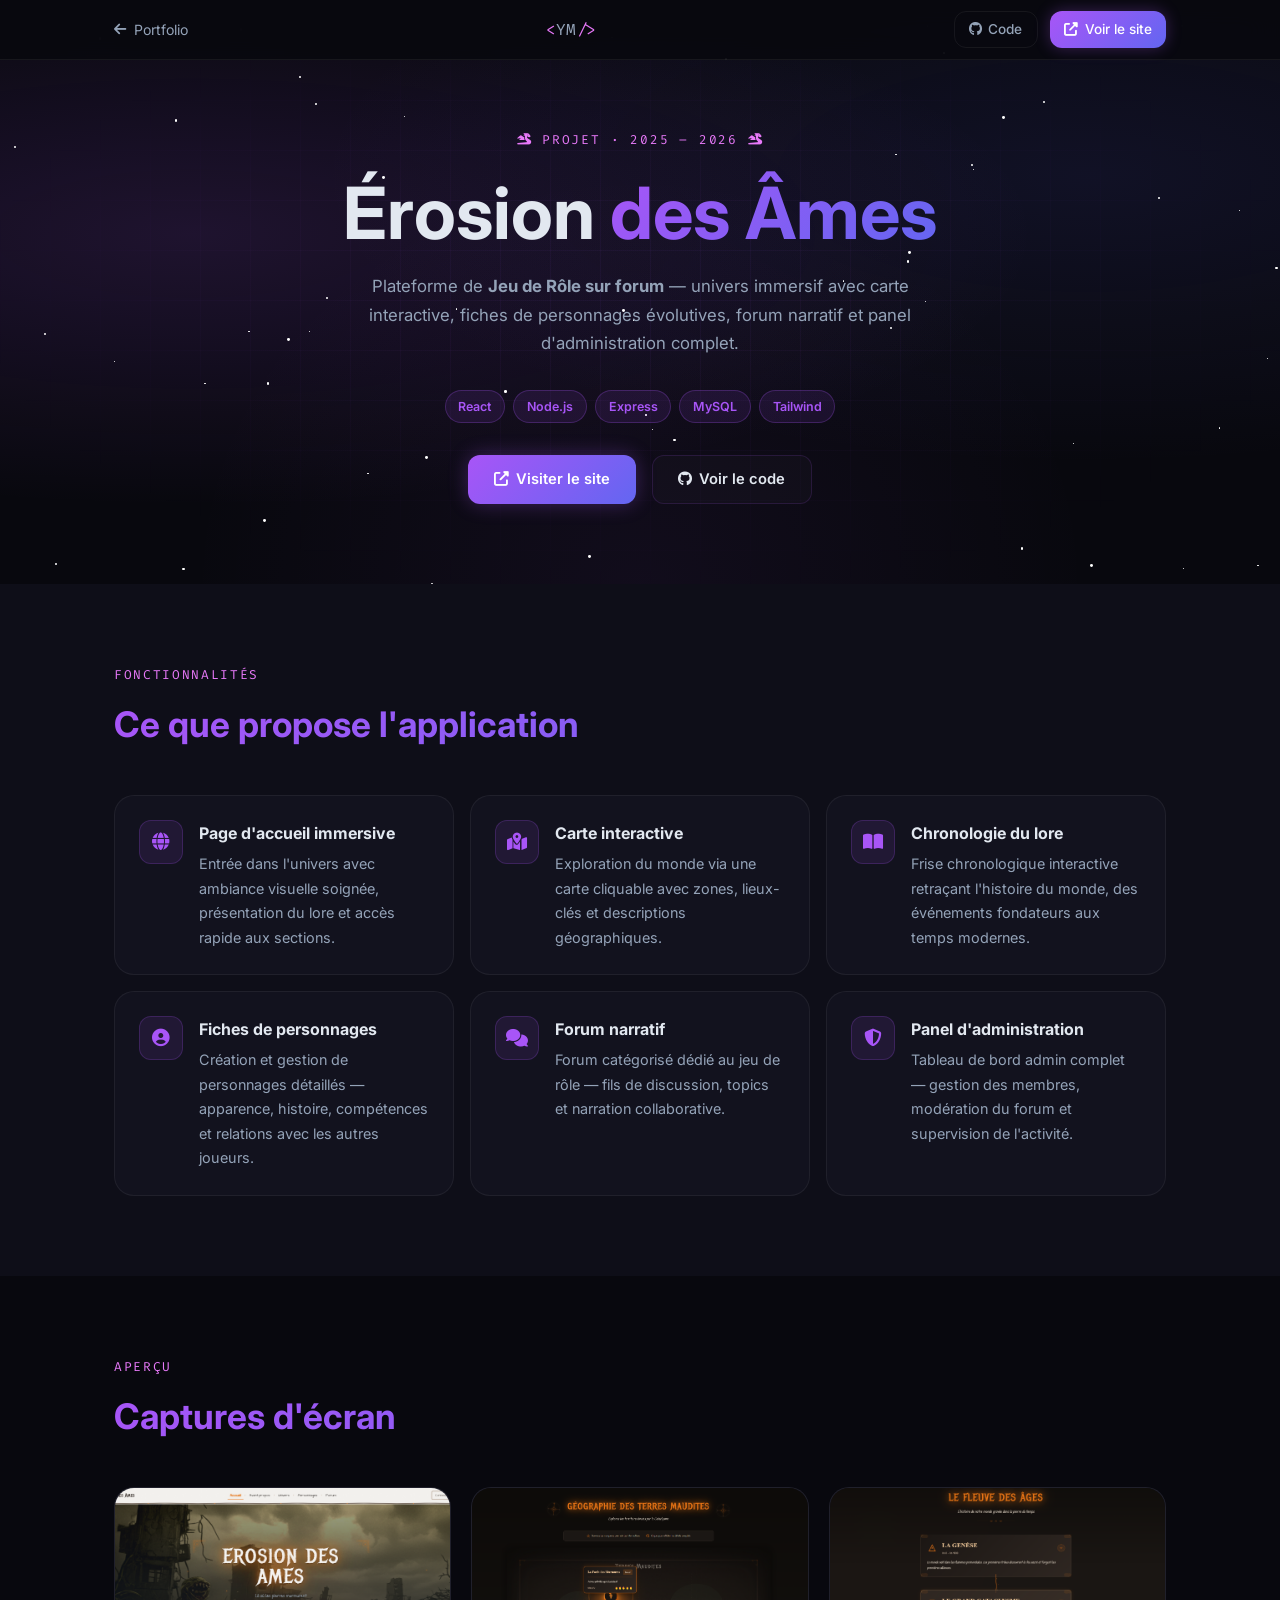
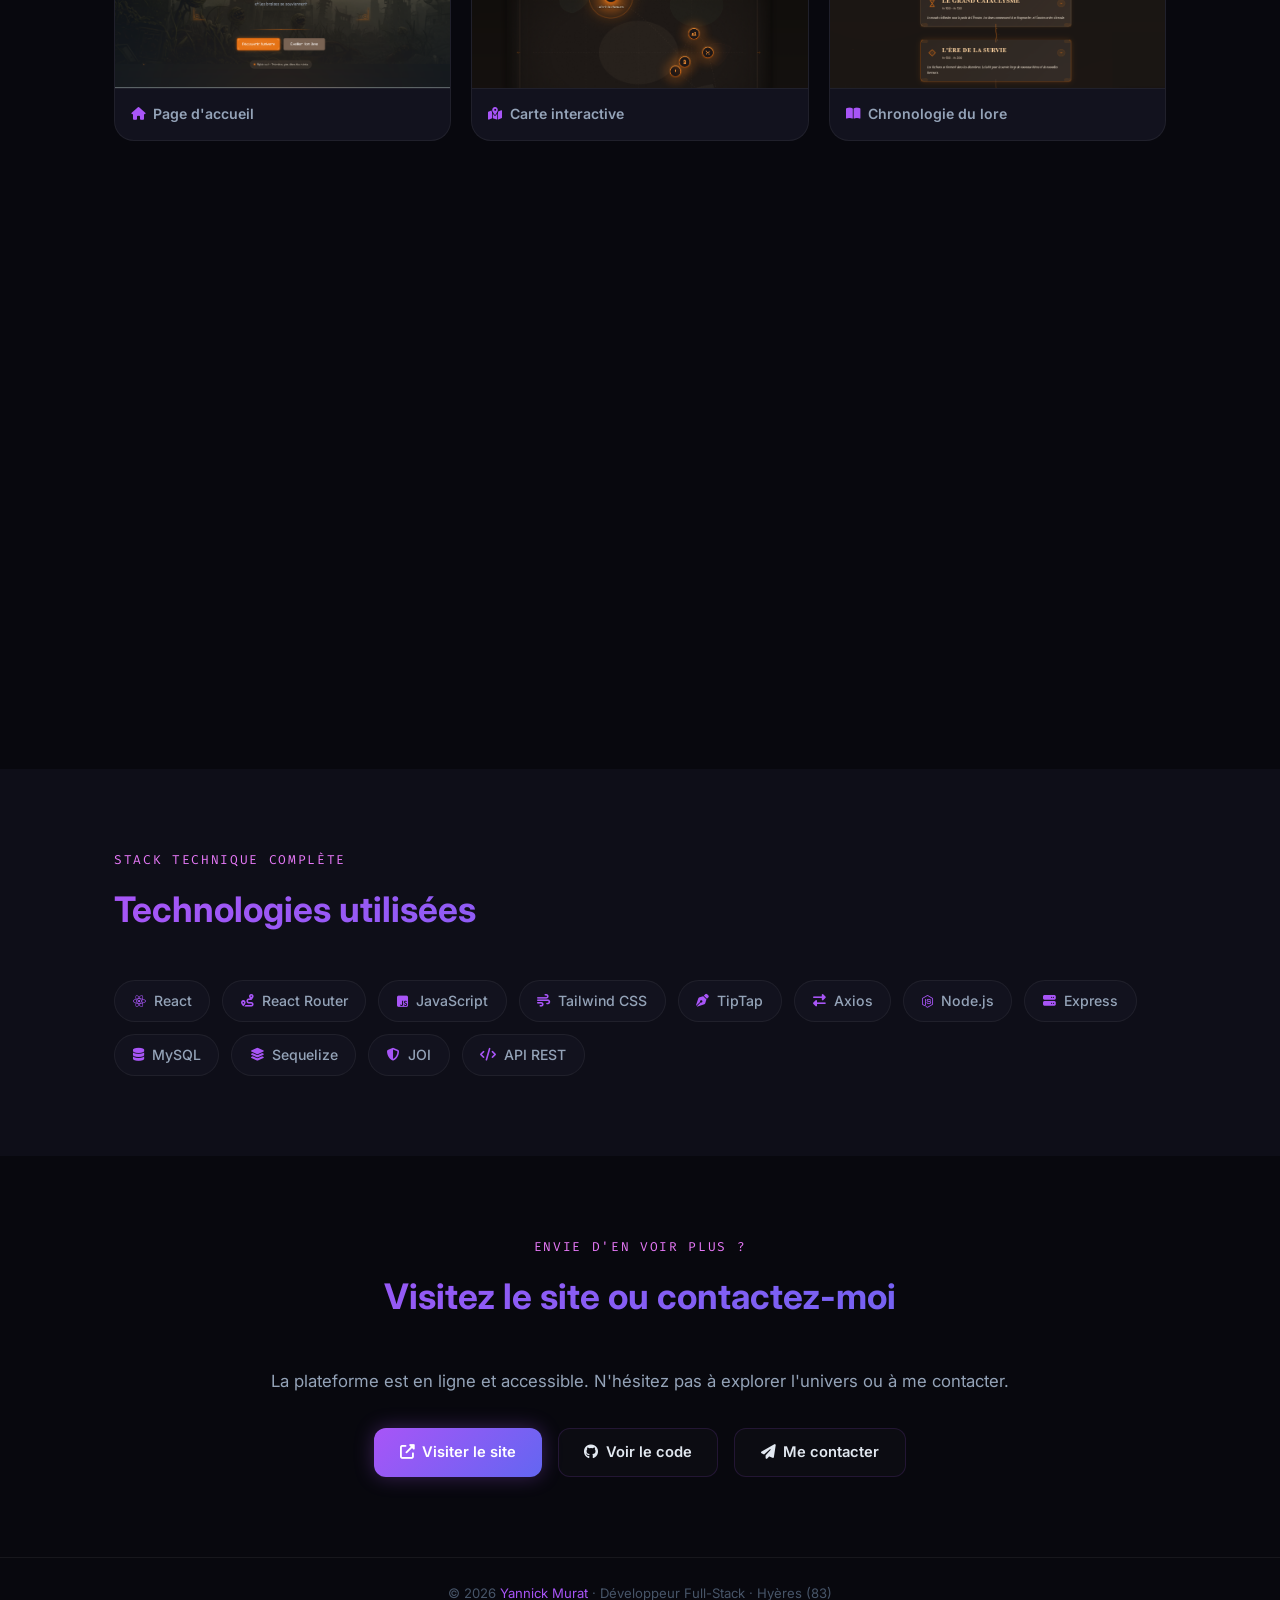
==== commit 72def5da: "fix: correction icônes stack-pills + réorganisation front→back" ====
--- a/erosion-des-ames.html
+++ b/erosion-des-ames.html
@@ -514,16 +514,16 @@
       <h2 class="section-title reveal">Technologies utilisées</h2>
       <div class="stack-pills reveal">
         <span class="stack-pill"><i class="fab fa-react" aria-hidden="true"></i>React</span>
+        <span class="stack-pill"><i class="fas fa-route" aria-hidden="true"></i>React Router</span>
+        <span class="stack-pill"><i class="fab fa-js-square" aria-hidden="true"></i>JavaScript</span>
+        <span class="stack-pill"><i class="fas fa-wind" aria-hidden="true"></i>Tailwind CSS</span>
+        <span class="stack-pill"><i class="fas fa-pen-nib" aria-hidden="true"></i>TipTap</span>
+        <span class="stack-pill"><i class="fas fa-exchange-alt" aria-hidden="true"></i>Axios</span>
         <span class="stack-pill"><i class="fab fa-node-js" aria-hidden="true"></i>Node.js</span>
         <span class="stack-pill"><i class="fas fa-server" aria-hidden="true"></i>Express</span>
         <span class="stack-pill"><i class="fas fa-database" aria-hidden="true"></i>MySQL</span>
-        <span class="stack-pill"><i class="fas fa-sequel" aria-hidden="true"></i>Sequelize</span>
-        <span class="stack-pill"><i class="fas fa-reactRouter" aria-hidden="true"></i>React Router</span>
-        <span class="stack-pill"><i class="fas fa-wind" aria-hidden="true"></i>Tailwind CSS</span>
-        <span class="stack-pill"><i class="fab fa-tiptap-square" aria-hidden="true"></i>TipTap</span>
-        <span class="stack-pill"><i class="fab fa-js-square" aria-hidden="true"></i>JavaScript</span>
-        <span class="stack-pill"><i class="fas fa-axios" aria-hidden="true"></i>AXIOS</span>
-        <span class="stack-pill"><i class="fas fa-joi" aria-hidden="true"></i>JOI</span>
+        <span class="stack-pill"><i class="fas fa-layer-group" aria-hidden="true"></i>Sequelize</span>
+        <span class="stack-pill"><i class="fas fa-shield-alt" aria-hidden="true"></i>JOI</span>
         <span class="stack-pill"><i class="fas fa-code" aria-hidden="true"></i>API REST</span>
       </div>
     </div>
